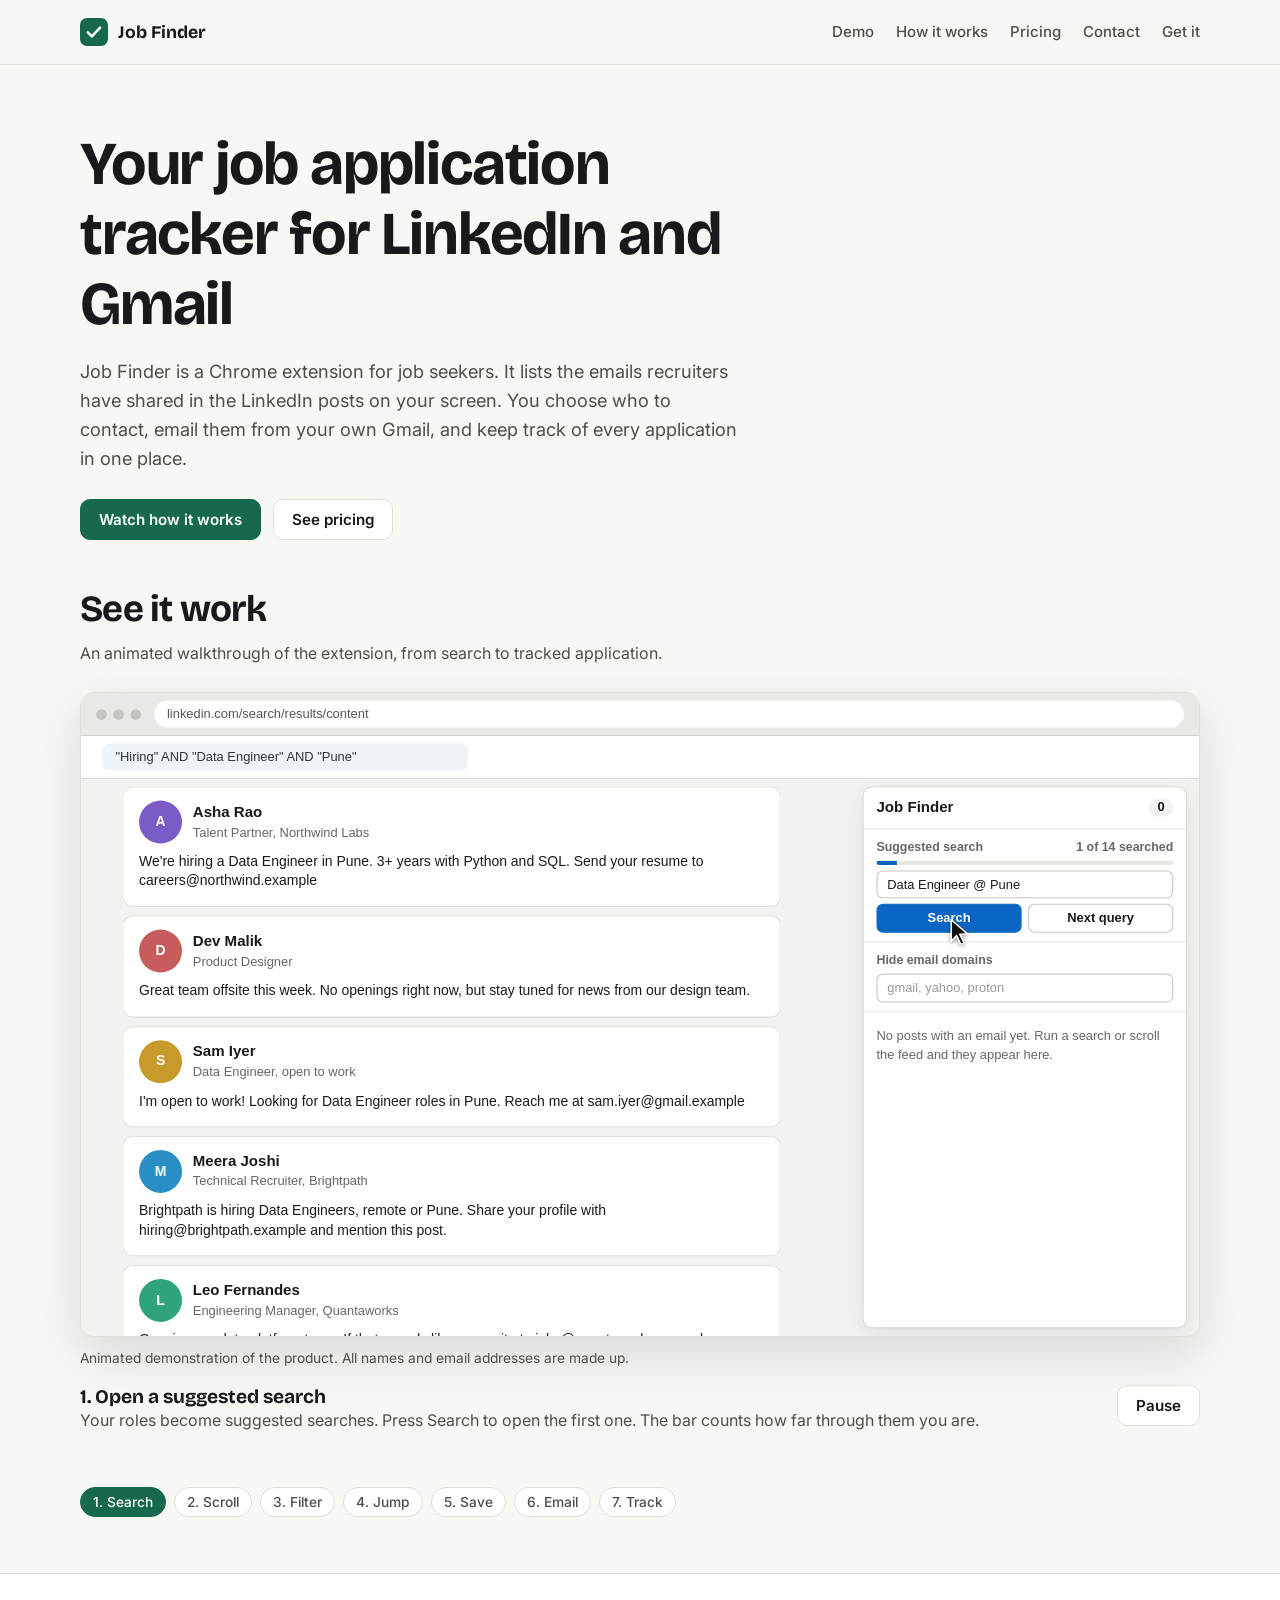
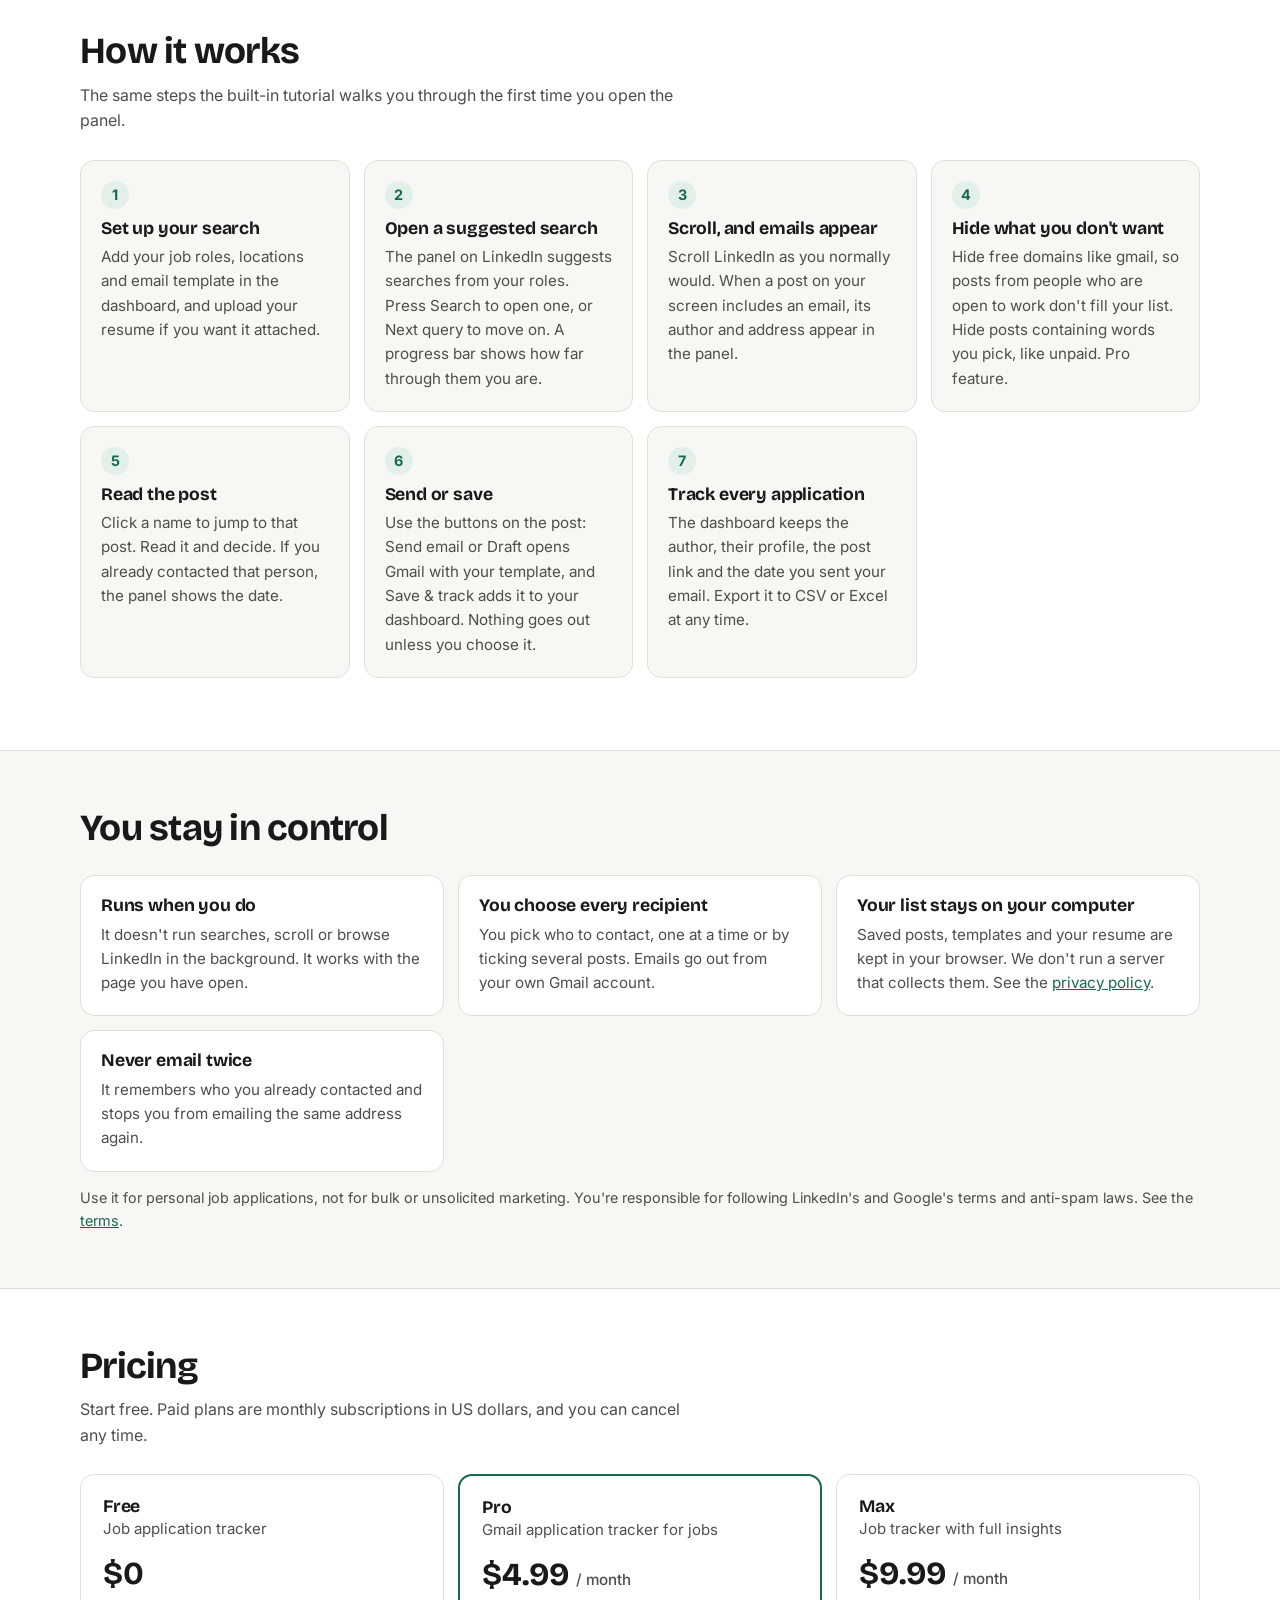
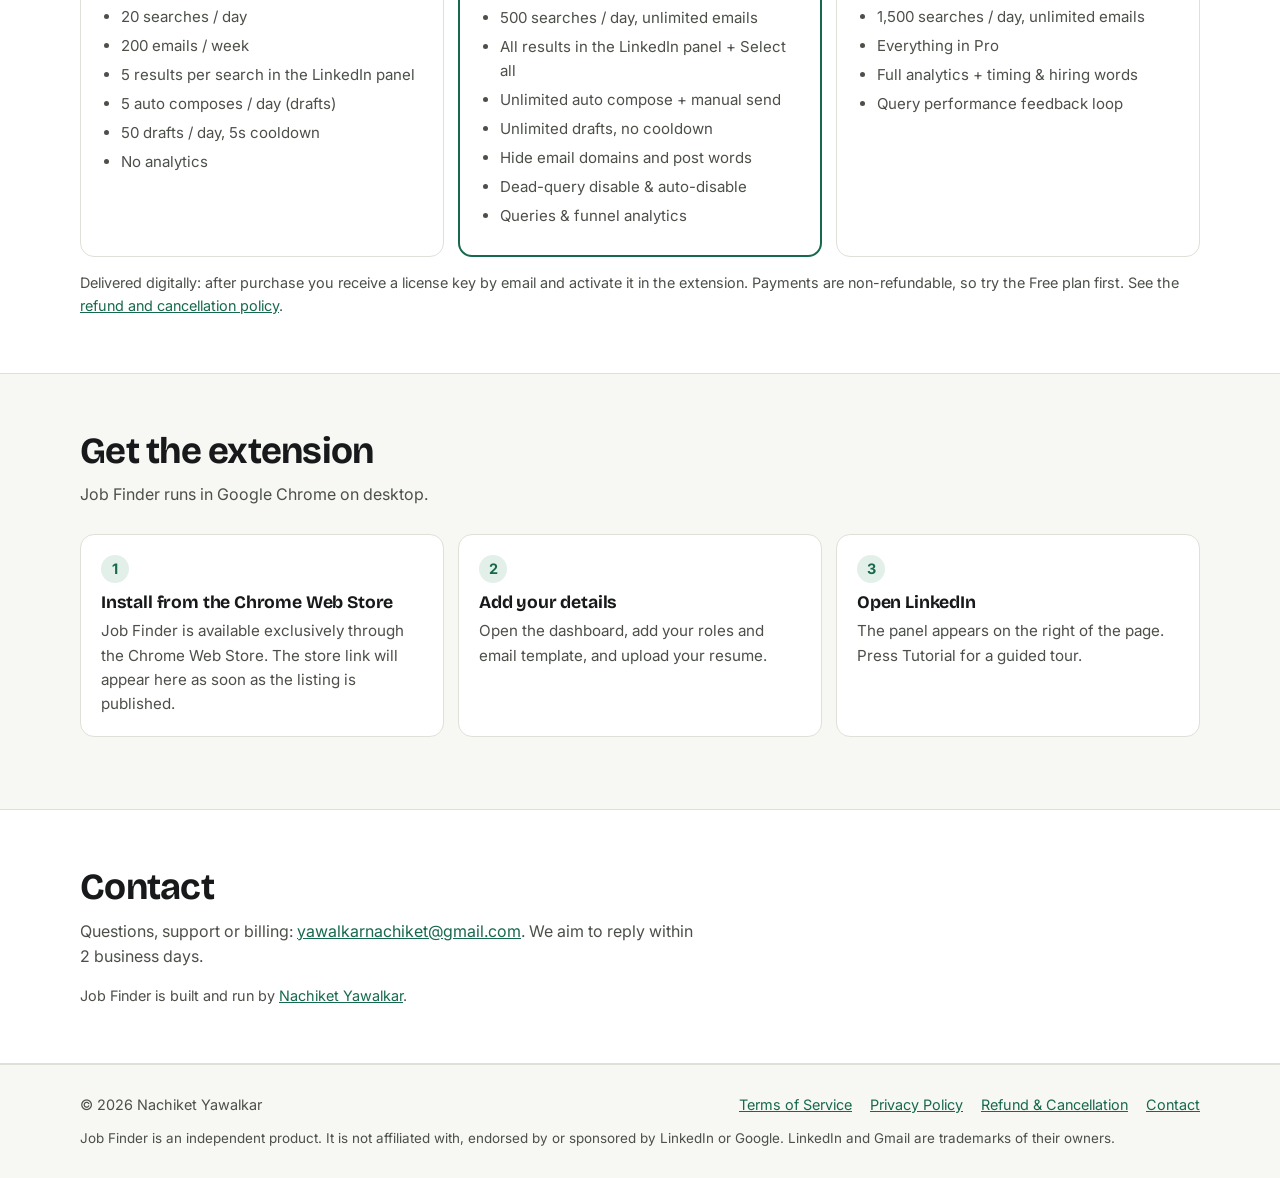
==== job-finder/index.html @ 334d74b7 "Add Job Finder product page with demo, pricing and policies" ====
<!doctype html>
<html lang="en">
<head>
  <meta charset="utf-8">
  <meta name="viewport" content="width=device-width, initial-scale=1">
  <title>Job Finder | Job application tracker for LinkedIn and Gmail</title>
  <meta name="description" content="Job Finder is a Chrome extension and job application tracker. See the emails recruiters share in LinkedIn posts, choose who to contact, email them from your own Gmail, and track every application.">
  <link rel="preconnect" href="https://fonts.googleapis.com">
  <link rel="preconnect" href="https://fonts.gstatic.com" crossorigin>
  <link href="https://fonts.googleapis.com/css2?family=Bricolage+Grotesque:opsz,wght@12..96,600;12..96,700&family=Inter:wght@400;500;600&display=swap" rel="stylesheet">
  <link rel="stylesheet" href="product.css">
</head>
<body>
<a class="skip" href="#main">Skip to content</a>
<header class="top">
  <div class="wrap">
    <a class="brand" href="./">
      <svg viewBox="0 0 32 32" aria-hidden="true"><rect width="32" height="32" rx="8" fill="#17694e"/><path d="M9 16.5l4.5 4.5L23 11" fill="none" stroke="#fff" stroke-width="3" stroke-linecap="round" stroke-linejoin="round"/></svg>
      Job Finder
    </a>
    <nav aria-label="Main">
      <a href="#demo">Demo</a>
      <a href="#how">How it works</a>
      <a href="#pricing">Pricing</a>
      <a href="#contact">Contact</a>
      <a class="keep" href="#get">Get it</a>
    </nav>
  </div>
</header>

<main id="main">
  <div class="hero wrap">
    <h1>Your job application tracker for LinkedIn and Gmail</h1>
    <p class="lead">Job Finder is a Chrome extension for job seekers. It lists the emails recruiters have shared in the LinkedIn posts on your screen. You choose who to contact, email them from your own Gmail, and keep track of every application in one place.</p>
    <div class="cta">
      <a class="btn btn-primary" href="#demo">Watch how it works</a>
      <a class="btn" href="#pricing">See pricing</a>
    </div>
  </div>

  <section id="demo" style="padding-top:20px">
    <div class="wrap">
      <h2>See it work</h2>
      <p class="intro">An animated walkthrough of the extension, from search to tracked application.</p>
      <div class="demo-frame" id="demoFrame">
        <div class="stage" id="stage" role="img" aria-label="Animated demonstration of the Job Finder panel beside a LinkedIn page, Gmail compose and the dashboard. The caption below describes each step.">
          <div class="s-bar"><div class="s-dots"><i></i><i></i><i></i></div><div class="s-addr" id="sAddr"></div></div>

          <div class="s-view" id="vLinked">
            <div class="s-nav"><div class="s-search" id="sSearch">Search</div></div>
            <div class="s-feedbox"><div class="s-feed" id="sFeed"></div></div>
            <aside class="s-panel" id="sPanel" style="top:48px">
              <div class="s-phead"><span class="t">Job Finder</span><span class="s-count" id="sCount">0</span></div>
              <div class="s-sec">
                <div class="s-lbl"><span>Suggested search</span><span id="sQ">0 of 14 searched</span></div>
                <div class="s-bar-p"><i id="sQBar"></i></div>
                <div class="s-in">Data Engineer @ Pune</div>
                <div class="s-row"><div class="s-btn pri" id="sSearchBtn">Search</div><div class="s-btn">Next query</div></div>
              </div>
              <div class="s-sec">
                <div class="s-lbl">Hide email domains</div>
                <div class="s-in ph" id="sDomains">gmail, yahoo, proton</div>
              </div>
              <div class="s-list" id="sList"></div>
            </aside>
            <div class="s-gm" id="sGm">
              <div class="s-gm-h">New Message</div>
              <div class="s-gm-f"><em>To</em><span id="gmTo"></span></div>
              <div class="s-gm-f"><em>Subject</em><span id="gmSub"></span></div>
              <div class="s-gm-b" id="gmBody"></div>
              <div class="s-gm-a" id="gmAtt"></div>
              <div class="s-gm-s" id="gmSend">Send</div>
            </div>
          </div>

          <div class="s-view" id="vDash" hidden>
            <div class="s-dash">
              <div class="s-side"><b>Job Finder</b><small>Job application tracker</small><div class="on">Results</div><div>Analytics</div><div>Setup</div></div>
              <div class="s-main">
                <h4>Results</h4><p>Every job post you saved, and who you've contacted.</p>
                <table class="s-table">
                  <thead><tr><th>Email</th><th>Post</th><th>Author</th><th>Saved</th><th>Sent on</th><th>Status</th></tr></thead>
                  <tbody id="sRows"></tbody>
                </table>
              </div>
            </div>
          </div>

          <svg class="s-cur" id="sCur" viewBox="0 0 20 24" aria-hidden="true"><path d="M2 1l15 13-7 .6 4 8-3 1.4-4-8.2L2 21z" fill="#111" stroke="#fff" stroke-width="1.4"/></svg>
        </div>
      </div>
      <p class="demo-note">Animated demonstration of the product. All names and email addresses are made up.</p>
      <div class="demo-controls">
        <div class="demo-caption" aria-live="polite"><b id="capT"></b><span id="capB"></span></div>
        <button class="btn" id="demoToggle" type="button">Pause</button>
        <ol class="demo-steps" id="demoSteps" aria-label="Demo steps"></ol>
      </div>
    </div>
  </section>

  <section id="how" class="alt">
    <div class="wrap">
      <h2>How it works</h2>
      <p class="intro">The same steps the built-in tutorial walks you through the first time you open the panel.</p>
      <ol class="steps">
        <li><h3>Set up your search</h3><p>Add your job roles, locations and email template in the dashboard, and upload your resume if you want it attached.</p></li>
        <li><h3>Open a suggested search</h3><p>The panel on LinkedIn suggests searches from your roles. Press Search to open one, or Next query to move on. A progress bar shows how far through them you are.</p></li>
        <li><h3>Scroll, and emails appear</h3><p>Scroll LinkedIn as you normally would. When a post on your screen includes an email, its author and address appear in the panel.</p></li>
        <li><h3>Hide what you don't want</h3><p>Hide free domains like gmail, so posts from people who are open to work don't fill your list. Hide posts containing words you pick, like unpaid. Pro feature.</p></li>
        <li><h3>Read the post</h3><p>Click a name to jump to that post. Read it and decide. If you already contacted that person, the panel shows the date.</p></li>
        <li><h3>Send or save</h3><p>Use the buttons on the post: Send email or Draft opens Gmail with your template, and Save &amp; track adds it to your dashboard. Nothing goes out unless you choose it.</p></li>
        <li><h3>Track every application</h3><p>The dashboard keeps the author, their profile, the post link and the date you sent your email. Export it to CSV or Excel at any time.</p></li>
      </ol>
    </div>
  </section>

  <section>
    <div class="wrap">
      <h2>You stay in control</h2>
      <div class="grid-2">
        <div class="card"><h3>Runs when you do</h3><p>It doesn't run searches, scroll or browse LinkedIn in the background. It works with the page you have open.</p></div>
        <div class="card"><h3>You choose every recipient</h3><p>You pick who to contact, one at a time or by ticking several posts. Emails go out from your own Gmail account.</p></div>
        <div class="card"><h3>Your list stays on your computer</h3><p>Saved posts, templates and your resume are kept in your browser. We don't run a server that collects them. See the <a href="privacy.html">privacy policy</a>.</p></div>
        <div class="card"><h3>Never email twice</h3><p>It remembers who you already contacted and stops you from emailing the same address again.</p></div>
      </div>
      <p class="fine">Use it for personal job applications, not for bulk or unsolicited marketing. You're responsible for following LinkedIn's and Google's terms and anti-spam laws. See the <a href="terms.html">terms</a>.</p>
    </div>
  </section>

  <section id="pricing" class="alt">
    <div class="wrap">
      <h2>Pricing</h2>
      <p class="intro">Start free. Paid plans are monthly subscriptions in US dollars, and you can cancel any time.</p>
      <div class="plans">
        <div class="plan">
          <h3>Free</h3><p class="d">Job application tracker</p>
          <p class="price">$0</p>
          <ul>
            <li>20 searches / day</li>
            <li>200 emails / week</li>
            <li>5 results per search in the LinkedIn panel</li>
            <li>5 auto composes / day (drafts)</li>
            <li>50 drafts / day, 5s cooldown</li>
            <li>No analytics</li>
          </ul>
        </div>
        <div class="plan pop">
          <h3>Pro</h3><p class="d">Gmail application tracker for jobs</p>
          <p class="price">$4.99 <small>/ month</small></p>
          <ul>
            <li>500 searches / day, unlimited emails</li>
            <li>All results in the LinkedIn panel + Select all</li>
            <li>Unlimited auto compose + manual send</li>
            <li>Unlimited drafts, no cooldown</li>
            <li>Hide email domains and post words</li>
            <li>Dead-query disable &amp; auto-disable</li>
            <li>Queries &amp; funnel analytics</li>
          </ul>
        </div>
        <div class="plan">
          <h3>Max</h3><p class="d">Job tracker with full insights</p>
          <p class="price">$9.99 <small>/ month</small></p>
          <ul>
            <li>1,500 searches / day, unlimited emails</li>
            <li>Everything in Pro</li>
            <li>Full analytics + timing &amp; hiring words</li>
            <li>Query performance feedback loop</li>
          </ul>
        </div>
      </div>
      <p class="fine">Delivered digitally: after purchase you receive a license key by email and activate it in the extension. Payments are non-refundable, so try the Free plan first. See the <a href="refund.html">refund and cancellation policy</a>.</p>
    </div>
  </section>

  <section id="get">
    <div class="wrap">
      <h2>Get the extension</h2>
      <p class="intro">Job Finder runs in Google Chrome on desktop.</p>
      <ol class="steps">
        <li><h3>Install from the Chrome Web Store</h3><p>Job Finder is available exclusively through the Chrome Web Store. The store link will appear here as soon as the listing is published.</p></li>
        <li><h3>Add your details</h3><p>Open the dashboard, add your roles and email template, and upload your resume.</p></li>
        <li><h3>Open LinkedIn</h3><p>The panel appears on the right of the page. Press Tutorial for a guided tour.</p></li>
      </ol>
    </div>
  </section>

  <section id="contact" class="alt">
    <div class="wrap">
      <h2>Contact</h2>
      <p class="intro">Questions, support or billing: <a href="mailto:yawalkarnachiket@gmail.com">yawalkarnachiket@gmail.com</a>. We aim to reply within 2 business days.</p>
      <p class="fine">Job Finder is built and run by <a href="../">Nachiket Yawalkar</a>.</p>
    </div>
  </section>
</main>

<footer>
  <div class="wrap">
    <span>&copy; 2026 Nachiket Yawalkar</span>
    <nav aria-label="Legal">
      <a href="terms.html">Terms of Service</a>
      <a href="privacy.html">Privacy Policy</a>
      <a href="refund.html">Refund &amp; Cancellation</a>
      <a href="index.html#contact">Contact</a>
    </nav>
    <p class="disc">Job Finder is an independent product. It is not affiliated with, endorsed by or sponsored by LinkedIn or Google. LinkedIn and Gmail are trademarks of their owners.</p>
  </div>
</footer>
<script src="demo.js"></script>
</body>
</html>
---- job-finder/product.css ----
:root {
  --bg: #f7f7f4;
  --surface: #ffffff;
  --surface-2: #f0f1ec;
  --line: #dfe1d8;
  --text: #17191a;
  --text-2: #4c5049;
  --brand: #17694e;
  --brand-ink: #ffffff;
  --brand-soft: #e3f0ea;
  --radius: 14px;
  --display: "Bricolage Grotesque", Inter, system-ui, sans-serif;
}
@media (prefers-color-scheme: dark) {
  :root {
    --bg: #101311;
    --surface: #181c19;
    --surface-2: #20251f;
    --line: #30362f;
    --text: #edefe9;
    --text-2: #b1b6ac;
    --brand: #5fd3a5;
    --brand-ink: #06140e;
    --brand-soft: #1b2c24;
  }
}

* { box-sizing: border-box; }
html { scroll-behavior: smooth; scroll-padding-top: 80px; }
body { margin: 0; background: var(--bg); color: var(--text); font: 16px/1.6 Inter, system-ui, -apple-system, "Segoe UI", sans-serif; }
a { color: var(--brand); }
h1, h2, h3 { font-family: var(--display); line-height: 1.15; letter-spacing: -.02em; margin: 0; }
h2 { font-size: clamp(1.7rem, 3.4vw, 2.3rem); }
h3 { font-size: 1.1rem; letter-spacing: -.01em; }
p { margin: 0; }
.wrap { width: min(1120px, 100% - 32px); margin-inline: auto; }
.skip { position: absolute; left: -999px; }
.skip:focus { left: 16px; top: 12px; z-index: 20; background: var(--surface); padding: 8px 12px; border-radius: 8px; }
:focus-visible { outline: 2px solid var(--brand); outline-offset: 2px; }

/* header */
.top { position: sticky; top: 0; z-index: 10; background: color-mix(in srgb, var(--bg) 90%, transparent); backdrop-filter: blur(8px); border-bottom: 1px solid var(--line); }
.top .wrap { display: flex; align-items: center; justify-content: space-between; gap: 16px; height: 64px; }
.brand { display: flex; align-items: center; gap: 10px; font: 700 1.1rem var(--display); color: var(--text); text-decoration: none; }
.brand svg { width: 28px; height: 28px; flex: none; }
.top nav { display: flex; gap: 22px; }
.top nav a { color: var(--text-2); text-decoration: none; font-size: .94rem; font-weight: 500; }
.top nav a:hover { color: var(--text); }
@media (max-width: 640px) { .top nav a:not(.keep) { display: none; } }

.btn { display: inline-block; padding: 10px 18px; border-radius: 10px; border: 1px solid var(--line); background: var(--surface); color: var(--text); font: 600 .95rem Inter, system-ui, sans-serif; text-decoration: none; cursor: pointer; }
.btn:hover { background: var(--surface-2); }
.btn-primary { background: var(--brand); border-color: var(--brand); color: var(--brand-ink); }
.btn-primary:hover { background: color-mix(in srgb, var(--brand) 85%, var(--text)); }

/* hero */
.hero { padding: 64px 0 28px; }
.hero h1 { font-size: clamp(2.2rem, 5.6vw, 3.8rem); max-width: 17ch; }
.hero .lead { margin-top: 18px; max-width: 60ch; font-size: 1.14rem; color: var(--text-2); }
.hero .cta { margin-top: 26px; display: flex; flex-wrap: wrap; gap: 12px; }

section { padding: 56px 0; }
.intro { margin-top: 10px; max-width: 62ch; color: var(--text-2); }

/* demo */
.demo-frame { margin-top: 26px; border: 1px solid var(--line); border-radius: var(--radius); overflow: hidden; background: #f4f2ee; box-shadow: 0 18px 50px rgba(0, 0, 0, .12); }
.demo-note { margin-top: 10px; font-size: .86rem; color: var(--text-2); }
.demo-controls { display: grid; grid-template-columns: 1fr auto; gap: 14px; align-items: start; margin-top: 16px; }
.demo-caption { min-height: 88px; }
.demo-caption b { display: block; font: 700 1.2rem var(--display); }
.demo-caption span { color: var(--text-2); }
.demo-steps { grid-column: 1 / -1; display: flex; flex-wrap: wrap; gap: 8px; list-style: none; margin: 0; padding: 0; }
.demo-steps button { padding: 6px 12px; border: 1px solid var(--line); border-radius: 99px; background: var(--surface); color: var(--text-2); font: 500 .86rem Inter, system-ui, sans-serif; cursor: pointer; }
.demo-steps button[aria-current="step"] { background: var(--brand); border-color: var(--brand); color: var(--brand-ink); }

/* stage: a fixed-size mock of the browser, scaled to fit by demo.js */
.stage { position: relative; width: 1040px; height: 600px; transform-origin: 0 0; overflow: hidden; font: 13px/1.4 -apple-system, "Segoe UI", Roboto, sans-serif; color: rgba(0, 0, 0, .9); background: #f4f2ee; }
.stage * { box-sizing: border-box; }
.s-bar { height: 40px; display: flex; align-items: center; gap: 12px; padding: 0 14px; background: #e8e8e4; border-bottom: 1px solid #d5d5cf; }
.s-dots { display: flex; gap: 6px; }
.s-dots i { width: 10px; height: 10px; border-radius: 50%; background: #c6c6c0; }
.s-addr { flex: 1; padding: 4px 12px; border-radius: 99px; background: #fff; color: #555; font-size: 12px; white-space: nowrap; overflow: hidden; }
.s-view { position: absolute; inset: 40px 0 0; transition: opacity .3s; }
.s-view[hidden] { display: none; }

.s-nav { height: 40px; background: #fff; border-bottom: 1px solid #e0dfdb; display: flex; align-items: center; padding: 0 20px; gap: 10px; color: #666; font-size: 12px; }
.s-search { width: 340px; padding: 4px 12px; background: #eef3f8; border-radius: 6px; white-space: nowrap; overflow: hidden; color: #333; }
.s-feedbox { position: absolute; top: 48px; bottom: 0; left: 40px; width: 610px; overflow: hidden; }
.s-feed { transition: transform .9s cubic-bezier(.3, .8, .3, 1); }
.s-post { position: relative; background: #fff; border-radius: 8px; box-shadow: 0 0 0 1px rgba(0, 0, 0, .08); margin-bottom: 10px; overflow: hidden; }
.s-post-in { padding: 12px 14px 14px; }
.s-actor { display: flex; gap: 10px; align-items: center; margin-bottom: 8px; }
.s-av { width: 40px; height: 40px; border-radius: 50%; color: #fff; display: grid; place-items: center; font-weight: 700; flex: none; }
.s-actor b { display: block; font-size: 14px; }
.s-actor span { color: #666; font-size: 12px; }
.s-post p { font-size: 13px; }
.s-pbar { display: none; align-items: center; gap: 6px; padding: 8px 14px; background: #edf3f8; font-weight: 600; }
.s-post.has-bar .s-pbar { display: flex; }
.s-pbar .m { margin-right: auto; }
.s-pb { padding: 3px 11px; border-radius: 99px; border: 1px solid #0a66c2; color: #0a66c2; font-size: 12px; font-weight: 600; background: transparent; }
.s-pb.main { background: #0a66c2; color: #fff; }
.s-msg { padding: 0 14px 6px; background: #edf3f8; font-size: 12px; color: #444; display: none; }
.s-msg.on { display: block; }
.s-post.glow { box-shadow: 0 0 0 2px #0a66c2, 0 0 18px 4px rgba(10, 102, 194, .45); }

.s-panel { position: absolute; top: 8px; bottom: 10px; right: 12px; width: 300px; background: #fff; border-radius: 8px; box-shadow: 0 0 0 1px rgba(0, 0, 0, .08), 0 6px 20px rgba(0, 0, 0, .08); display: flex; flex-direction: column; overflow: hidden; z-index: 2; }
.s-phead { display: flex; align-items: center; gap: 8px; padding: 9px 12px; border-bottom: 1px solid #e8e6e1; font-weight: 650; font-size: 14px; }
.s-phead .t { flex: 1; }
.s-count { background: #f3f2ef; border-radius: 99px; padding: 0 8px; font-size: 12px; font-weight: 600; }
.s-sec { padding: 8px 12px; border-bottom: 1px solid #e8e6e1; display: flex; flex-direction: column; gap: 5px; }
.s-lbl { font-size: 11.5px; font-weight: 600; color: rgba(0, 0, 0, .6); display: flex; justify-content: space-between; }
.s-bar-p { height: 4px; border-radius: 99px; background: #e8e6e1; overflow: hidden; }
.s-bar-p i { display: block; height: 100%; width: 0; background: #0a66c2; transition: width .4s; }
.s-in { padding: 4px 9px; border: 1px solid #c9c7c2; border-radius: 6px; font-size: 12px; min-height: 26px; white-space: nowrap; overflow: hidden; }
.s-in.ph { color: #999; }
.s-row { display: flex; gap: 6px; }
.s-btn { flex: 1; padding: 4px 8px; text-align: center; border: 1px solid #c9c7c2; border-radius: 6px; font-size: 12px; font-weight: 600; }
.s-btn.pri { background: #0a66c2; border-color: #0a66c2; color: #fff; }
.s-list { flex: 1; overflow: hidden; }
.s-item { display: flex; gap: 8px; padding: 7px 12px; border-bottom: 1px solid #e8e6e1; animation: s-in .35s ease; }
@keyframes s-in { from { opacity: 0; transform: translateY(6px); } }
.s-item input { margin: 3px 0 0; pointer-events: none; }
.s-item b { display: block; font-size: 12.5px; }
.s-item span { display: block; font-size: 11.5px; color: rgba(0, 0, 0, .6); }
.s-item span.sent { color: #057642; font-weight: 600; }
.s-empty { padding: 14px 12px; color: rgba(0, 0, 0, .6); font-size: 12px; }

.s-gm { position: absolute; right: 340px; bottom: 0; width: 400px; background: #fff; border-radius: 8px 8px 0 0; box-shadow: 0 8px 30px rgba(0, 0, 0, .3); transform: translateY(110%); transition: transform .4s; z-index: 3; }
.s-gm.on { transform: none; }
.s-gm-h { padding: 8px 12px; background: #f2f6fc; border-radius: 8px 8px 0 0; font-weight: 600; }
.s-gm-f { padding: 6px 12px; border-bottom: 1px solid #eee; min-height: 30px; }
.s-gm-f em { color: #777; font-style: normal; margin-right: 6px; }
.s-gm-b { padding: 8px 12px; height: 118px; white-space: pre-wrap; }
.s-gm-a { padding: 4px 12px; font-size: 12px; color: #0a66c2; min-height: 24px; }
.s-gm-s { margin: 4px 12px 10px; display: inline-block; padding: 5px 18px; border-radius: 99px; background: #0b57d0; color: #fff; font-weight: 600; }

.s-dash { display: flex; height: 100%; background: #f1f1ec; }
.s-side { width: 180px; padding: 16px 12px; background: #e7e8e2; }
.s-side b { display: block; font-size: 15px; }
.s-side small { color: #555; }
.s-side div { margin-top: 12px; padding: 6px 10px; border-radius: 8px; }
.s-side div.on { background: #cfdccf; font-weight: 600; }
.s-main { flex: 1; padding: 20px 24px; min-width: 0; }
.s-main h4 { margin: 0; font-size: 22px; }
.s-main p { margin: 2px 0 14px; color: #555; }
.s-table { width: 100%; border-collapse: collapse; background: #fff; border-radius: 10px; overflow: hidden; font-size: 12px; }
.s-table th { text-align: left; padding: 8px 10px; color: #555; background: #f7f7f3; font-weight: 600; }
.s-table td { padding: 10px; border-top: 1px solid #ecebe6; }
.s-table a { color: #0a66c2; }
.s-table .new { background: #eef6f1; }

.s-cur { position: absolute; left: 0; top: 0; width: 20px; height: 24px; z-index: 9; transition: transform .7s cubic-bezier(.3, .8, .3, 1); pointer-events: none; filter: drop-shadow(0 1px 2px rgba(0, 0, 0, .4)); }
.s-cur.pressed { scale: .85; }
.instant, .instant * { transition: none !important; animation: none !important; }

/* content blocks */
.steps { display: grid; grid-template-columns: repeat(auto-fit, minmax(250px, 1fr)); gap: 14px; margin-top: 26px; padding: 0; list-style: none; counter-reset: s; }
.steps li, .card { background: var(--surface); border: 1px solid var(--line); border-radius: var(--radius); padding: 20px; }
.steps li { counter-increment: s; }
.steps li::before { content: counter(s); display: grid; place-items: center; width: 28px; height: 28px; border-radius: 50%; background: var(--brand-soft); color: var(--brand); font-weight: 700; font-size: .9rem; margin-bottom: 10px; }
.steps p, .card p { margin-top: 6px; color: var(--text-2); font-size: .95rem; }
.alt { background: var(--surface); border-block: 1px solid var(--line); }
.alt .card, .alt .steps li { background: var(--bg); }
.grid-2 { display: grid; grid-template-columns: repeat(auto-fit, minmax(270px, 1fr)); gap: 14px; margin-top: 26px; }

.plans { display: grid; grid-template-columns: repeat(auto-fit, minmax(270px, 1fr)); gap: 14px; margin-top: 26px; }
.plan { display: flex; flex-direction: column; background: var(--surface); border: 1px solid var(--line); border-radius: var(--radius); padding: 22px; }
.plan.pop { border: 2px solid var(--brand); }
.plan .d { color: var(--text-2); font-size: .94rem; }
.plan .price { margin: 12px 0; font: 700 2rem var(--display); }
.plan .price small { font: 500 .95rem Inter, system-ui, sans-serif; color: var(--text-2); }
.plan ul { margin: 0; padding: 0 0 0 18px; color: var(--text-2); font-size: .94rem; }
.plan li { margin-bottom: 5px; }
.fine { margin-top: 14px; font-size: .9rem; color: var(--text-2); }

/* legal pages */
.legal { padding: 48px 0 64px; }
.legal .wrap { max-width: 760px; }
.legal h1 { font-size: 2.3rem; }
.legal h2 { font-size: 1.3rem; margin-top: 30px; }
.legal p, .legal ul { margin-top: 10px; color: var(--text-2); }

footer { border-top: 1px solid var(--line); padding: 28px 0; font-size: .9rem; color: var(--text-2); }
footer .wrap { display: flex; flex-wrap: wrap; justify-content: space-between; gap: 12px 28px; }
footer nav { display: flex; flex-wrap: wrap; gap: 8px 18px; }
footer .disc { flex-basis: 100%; font-size: .84rem; }
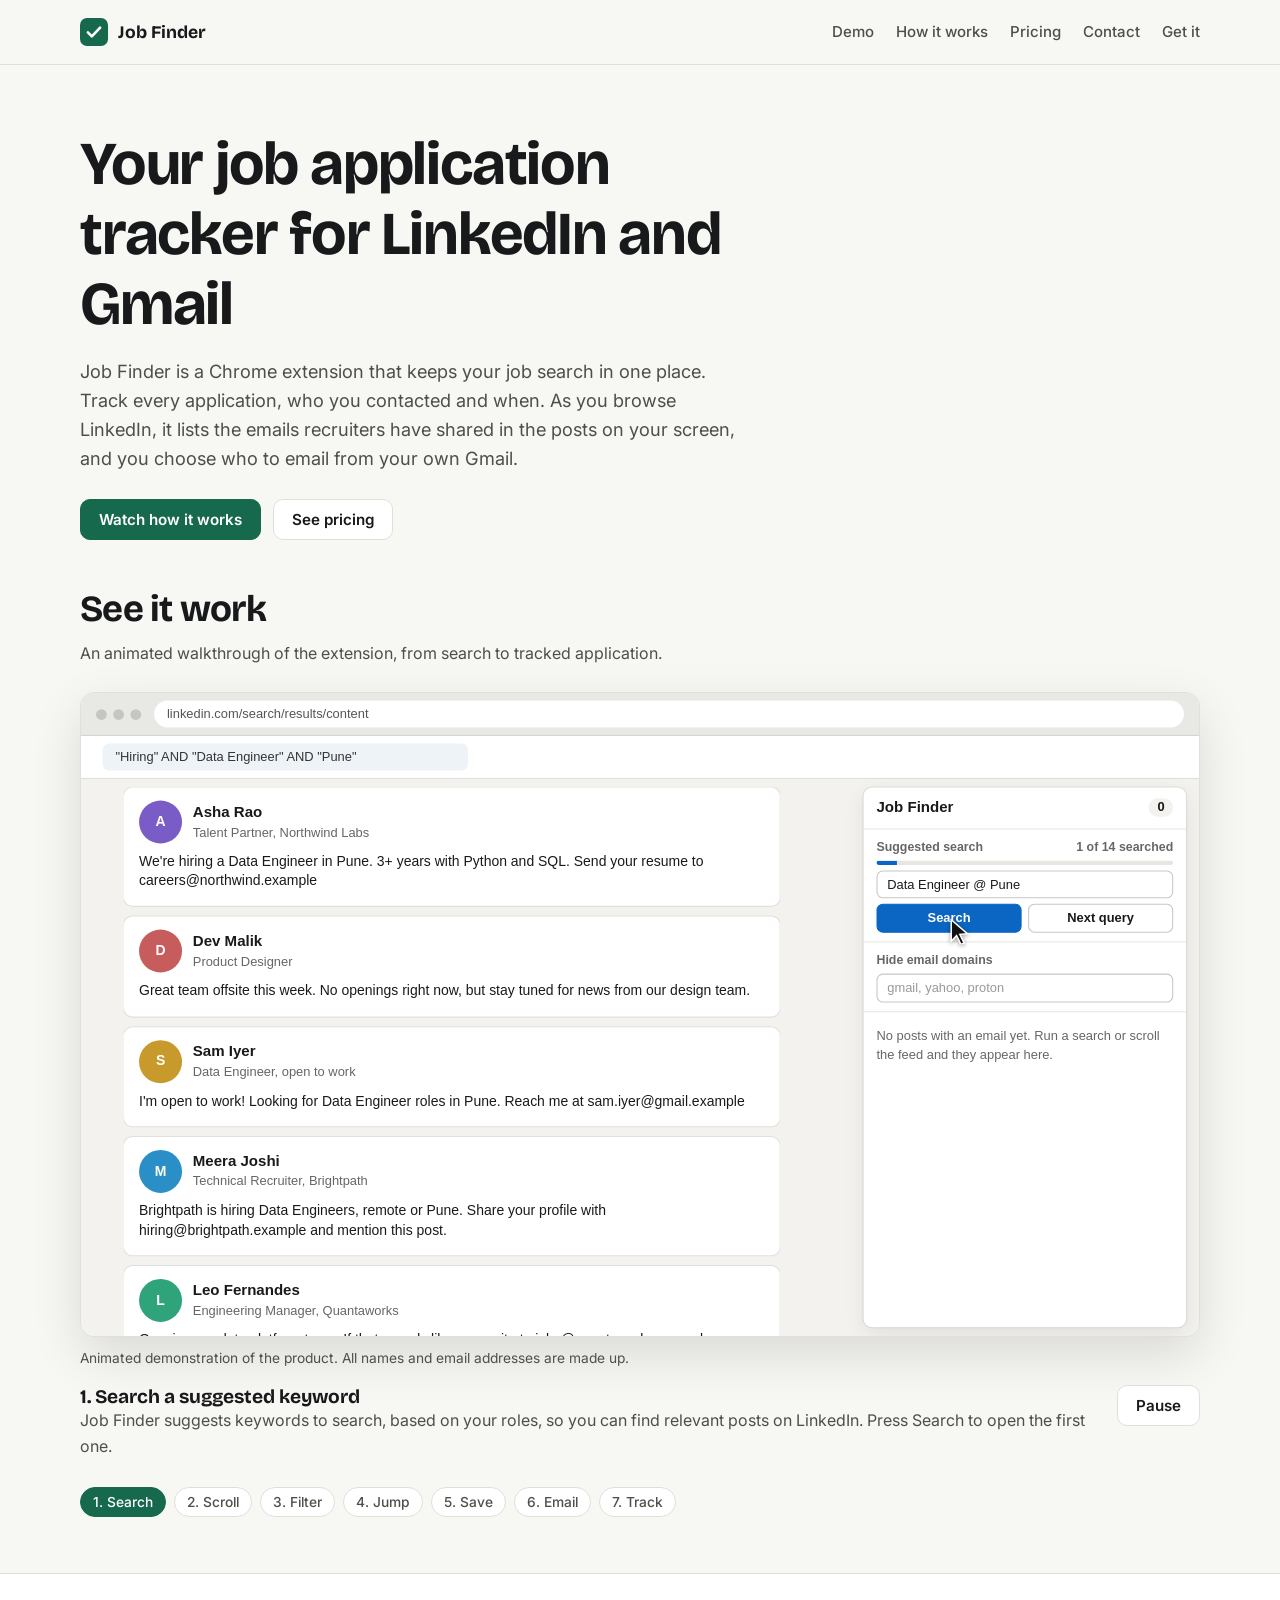
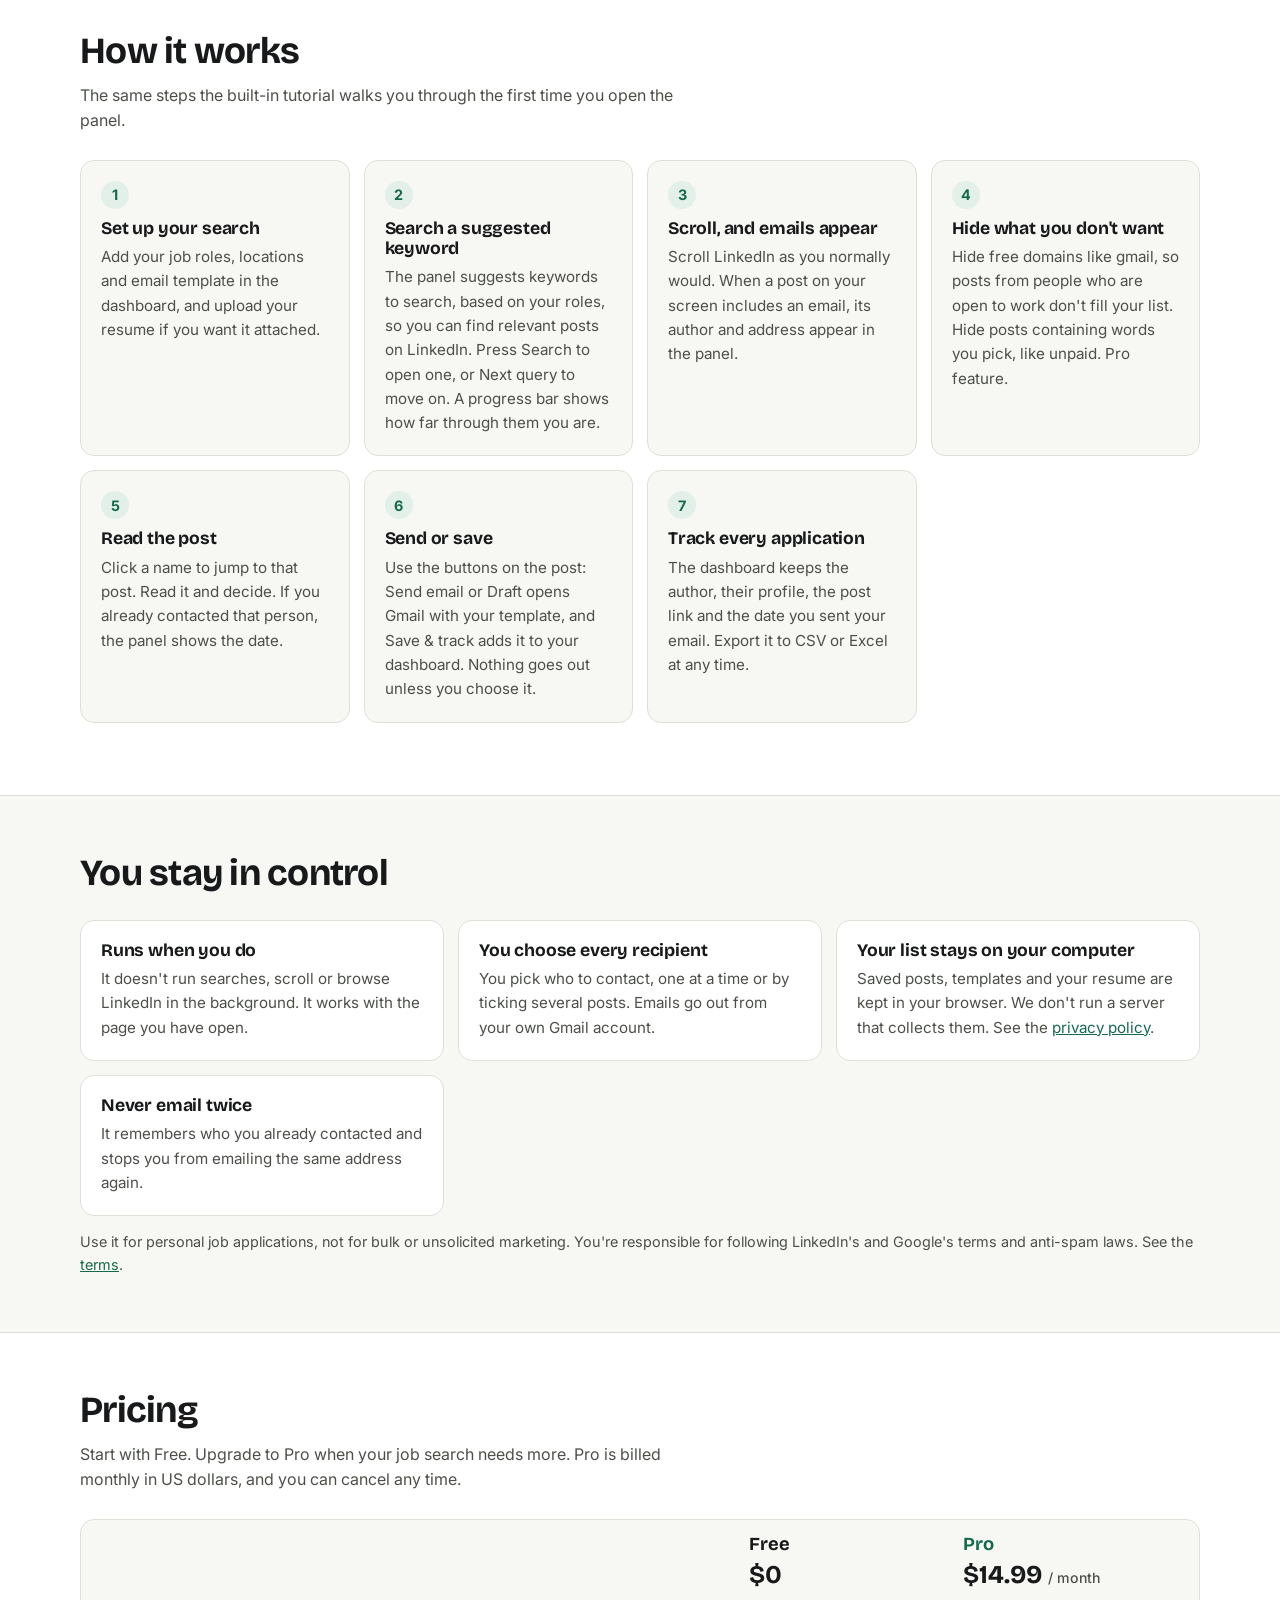
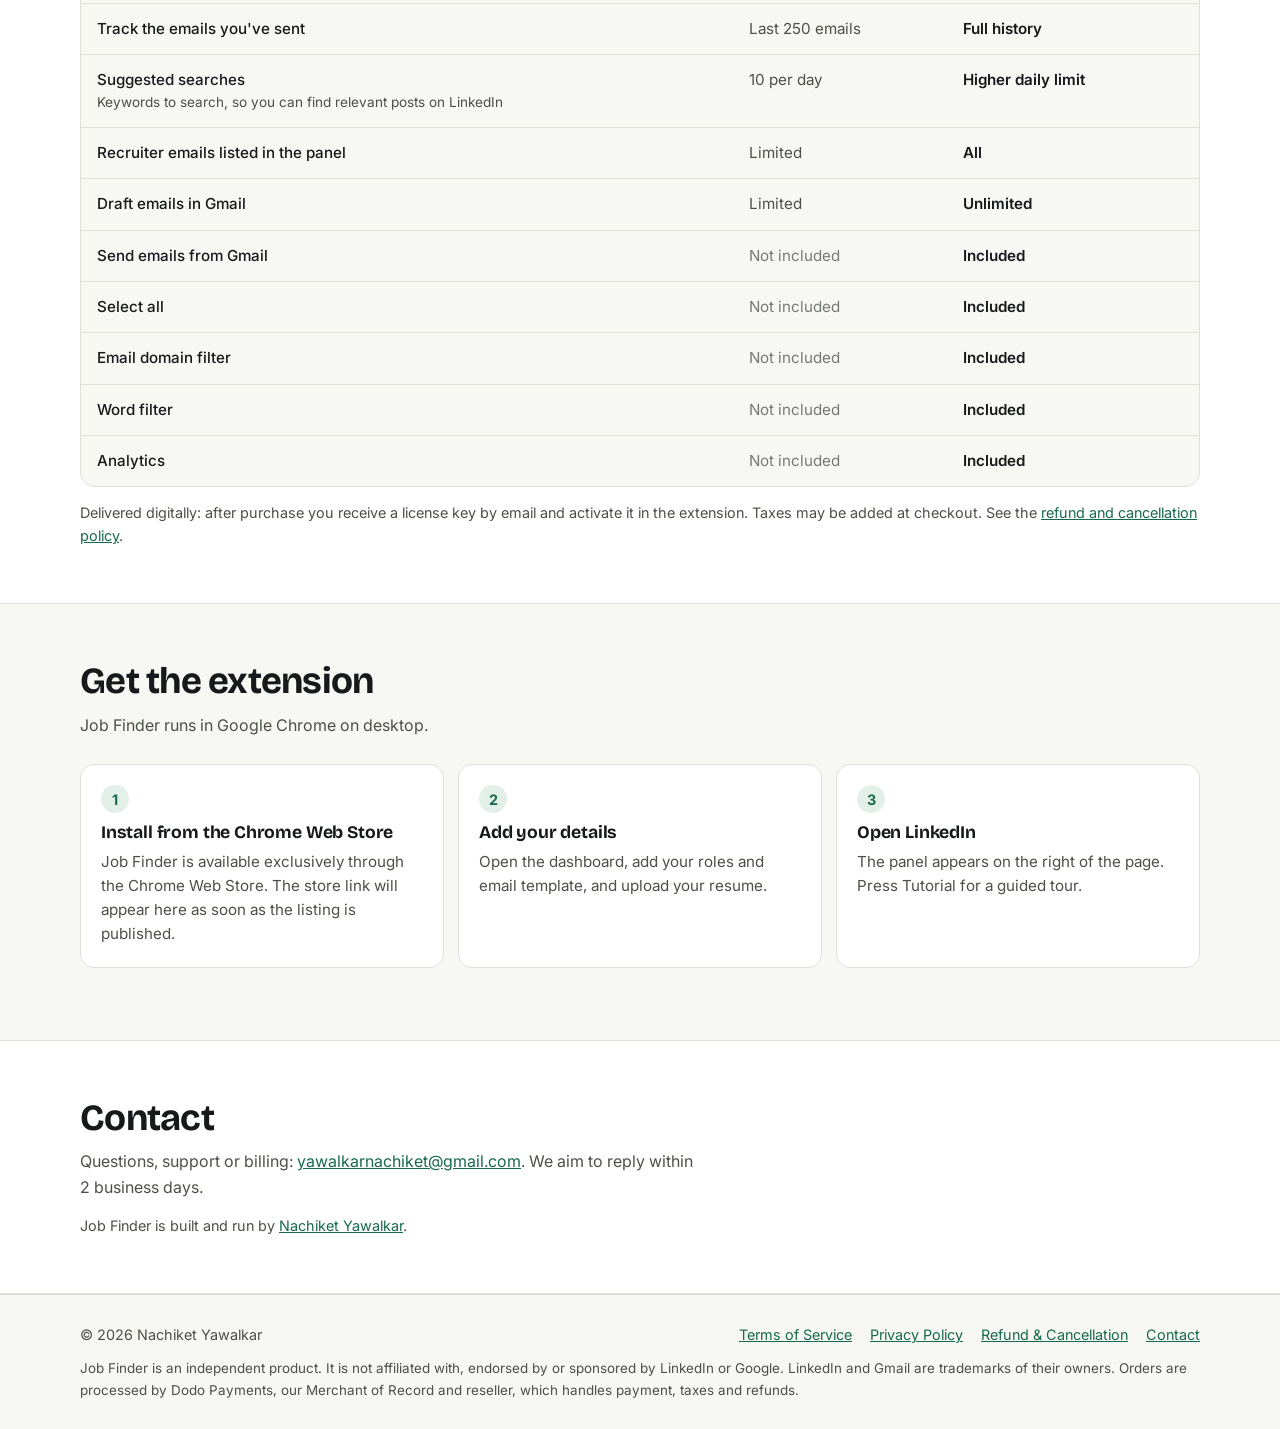
==== commit 71c817d5: "Add Live Projects, update Job Finder plans and policies, refine project copy" ====
--- a/job-finder/index.html
+++ b/job-finder/index.html
@@ -4,7 +4,7 @@
   <meta charset="utf-8">
   <meta name="viewport" content="width=device-width, initial-scale=1">
   <title>Job Finder | Job application tracker for LinkedIn and Gmail</title>
-  <meta name="description" content="Job Finder is a Chrome extension and job application tracker. See the emails recruiters share in LinkedIn posts, choose who to contact, email them from your own Gmail, and track every application.">
+  <meta name="description" content="Job Finder is a job application tracker for Chrome. Track every application and who you contacted, see emails recruiters share in LinkedIn posts, and email the ones you choose from your own Gmail.">
   <link rel="preconnect" href="https://fonts.googleapis.com">
   <link rel="preconnect" href="https://fonts.gstatic.com" crossorigin>
   <link href="https://fonts.googleapis.com/css2?family=Bricolage+Grotesque:opsz,wght@12..96,600;12..96,700&family=Inter:wght@400;500;600&display=swap" rel="stylesheet">
@@ -31,7 +31,7 @@
 <main id="main">
   <div class="hero wrap">
     <h1>Your job application tracker for LinkedIn and Gmail</h1>
-    <p class="lead">Job Finder is a Chrome extension for job seekers. It lists the emails recruiters have shared in the LinkedIn posts on your screen. You choose who to contact, email them from your own Gmail, and keep track of every application in one place.</p>
+    <p class="lead">Job Finder is a Chrome extension that keeps your job search in one place. Track every application, who you contacted and when. As you browse LinkedIn, it lists the emails recruiters have shared in the posts on your screen, and you choose who to email from your own Gmail.</p>
     <div class="cta">
       <a class="btn btn-primary" href="#demo">Watch how it works</a>
       <a class="btn" href="#pricing">See pricing</a>
@@ -104,7 +104,7 @@
       <p class="intro">The same steps the built-in tutorial walks you through the first time you open the panel.</p>
       <ol class="steps">
         <li><h3>Set up your search</h3><p>Add your job roles, locations and email template in the dashboard, and upload your resume if you want it attached.</p></li>
-        <li><h3>Open a suggested search</h3><p>The panel on LinkedIn suggests searches from your roles. Press Search to open one, or Next query to move on. A progress bar shows how far through them you are.</p></li>
+        <li><h3>Search a suggested keyword</h3><p>The panel suggests keywords to search, based on your roles, so you can find relevant posts on LinkedIn. Press Search to open one, or Next query to move on. A progress bar shows how far through them you are.</p></li>
         <li><h3>Scroll, and emails appear</h3><p>Scroll LinkedIn as you normally would. When a post on your screen includes an email, its author and address appear in the panel.</p></li>
         <li><h3>Hide what you don't want</h3><p>Hide free domains like gmail, so posts from people who are open to work don't fill your list. Hide posts containing words you pick, like unpaid. Pro feature.</p></li>
         <li><h3>Read the post</h3><p>Click a name to jump to that post. Read it and decide. If you already contacted that person, the panel shows the date.</p></li>
@@ -130,45 +130,30 @@
   <section id="pricing" class="alt">
     <div class="wrap">
       <h2>Pricing</h2>
-      <p class="intro">Start free. Paid plans are monthly subscriptions in US dollars, and you can cancel any time.</p>
-      <div class="plans">
-        <div class="plan">
-          <h3>Free</h3><p class="d">Job application tracker</p>
-          <p class="price">$0</p>
-          <ul>
-            <li>20 searches / day</li>
-            <li>200 emails / week</li>
-            <li>5 results per search in the LinkedIn panel</li>
-            <li>5 auto composes / day (drafts)</li>
-            <li>50 drafts / day, 5s cooldown</li>
-            <li>No analytics</li>
-          </ul>
-        </div>
-        <div class="plan pop">
-          <h3>Pro</h3><p class="d">Gmail application tracker for jobs</p>
-          <p class="price">$4.99 <small>/ month</small></p>
-          <ul>
-            <li>500 searches / day, unlimited emails</li>
-            <li>All results in the LinkedIn panel + Select all</li>
-            <li>Unlimited auto compose + manual send</li>
-            <li>Unlimited drafts, no cooldown</li>
-            <li>Hide email domains and post words</li>
-            <li>Dead-query disable &amp; auto-disable</li>
-            <li>Queries &amp; funnel analytics</li>
-          </ul>
-        </div>
-        <div class="plan">
-          <h3>Max</h3><p class="d">Job tracker with full insights</p>
-          <p class="price">$9.99 <small>/ month</small></p>
-          <ul>
-            <li>1,500 searches / day, unlimited emails</li>
-            <li>Everything in Pro</li>
-            <li>Full analytics + timing &amp; hiring words</li>
-            <li>Query performance feedback loop</li>
-          </ul>
-        </div>
+      <p class="intro">Start with Free. Upgrade to Pro when your job search needs more. Pro is billed monthly in US dollars, and you can cancel any time.</p>
+      <div class="compare-wrap">
+        <table class="compare">
+          <thead>
+            <tr>
+              <th scope="col"><span class="vh">Feature</span></th>
+              <th scope="col">Free<span class="p">$0</span></th>
+              <th scope="col" class="pro">Pro<span class="p">$14.99 <small>/ month</small></span></th>
+            </tr>
+          </thead>
+          <tbody>
+            <tr><th scope="row">Track the emails you've sent</th><td>Last 250 emails</td><td class="yes">Full history</td></tr>
+            <tr><th scope="row">Suggested searches<span class="row-note">Keywords to search, so you can find relevant posts on LinkedIn</span></th><td>10 per day</td><td class="yes">Higher daily limit</td></tr>
+            <tr><th scope="row">Recruiter emails listed in the panel</th><td>Limited</td><td class="yes">All</td></tr>
+            <tr><th scope="row">Draft emails in Gmail</th><td>Limited</td><td class="yes">Unlimited</td></tr>
+            <tr><th scope="row">Send emails from Gmail</th><td class="no">Not included</td><td class="yes">Included</td></tr>
+            <tr><th scope="row">Select all</th><td class="no">Not included</td><td class="yes">Included</td></tr>
+            <tr><th scope="row">Email domain filter</th><td class="no">Not included</td><td class="yes">Included</td></tr>
+            <tr><th scope="row">Word filter</th><td class="no">Not included</td><td class="yes">Included</td></tr>
+            <tr><th scope="row">Analytics</th><td class="no">Not included</td><td class="yes">Included</td></tr>
+          </tbody>
+        </table>
       </div>
-      <p class="fine">Delivered digitally: after purchase you receive a license key by email and activate it in the extension. Payments are non-refundable, so try the Free plan first. See the <a href="refund.html">refund and cancellation policy</a>.</p>
+      <p class="fine">Delivered digitally: after purchase you receive a license key by email and activate it in the extension. Taxes may be added at checkout. See the <a href="refund.html">refund and cancellation policy</a>.</p>
     </div>
   </section>
 
@@ -202,7 +187,7 @@
       <a href="refund.html">Refund &amp; Cancellation</a>
       <a href="index.html#contact">Contact</a>
     </nav>
-    <p class="disc">Job Finder is an independent product. It is not affiliated with, endorsed by or sponsored by LinkedIn or Google. LinkedIn and Gmail are trademarks of their owners.</p>
+    <p class="disc">Job Finder is an independent product. It is not affiliated with, endorsed by or sponsored by LinkedIn or Google. LinkedIn and Gmail are trademarks of their owners. Orders are processed by Dodo Payments, our Merchant of Record and reseller, which handles payment, taxes and refunds.</p>
   </div>
 </footer>
 <script src="demo.js"></script>
--- a/job-finder/product.css
+++ b/job-finder/product.css
@@ -163,14 +163,20 @@
 .alt .card, .alt .steps li { background: var(--bg); }
 .grid-2 { display: grid; grid-template-columns: repeat(auto-fit, minmax(270px, 1fr)); gap: 14px; margin-top: 26px; }
 
-.plans { display: grid; grid-template-columns: repeat(auto-fit, minmax(270px, 1fr)); gap: 14px; margin-top: 26px; }
-.plan { display: flex; flex-direction: column; background: var(--surface); border: 1px solid var(--line); border-radius: var(--radius); padding: 22px; }
-.plan.pop { border: 2px solid var(--brand); }
-.plan .d { color: var(--text-2); font-size: .94rem; }
-.plan .price { margin: 12px 0; font: 700 2rem var(--display); }
-.plan .price small { font: 500 .95rem Inter, system-ui, sans-serif; color: var(--text-2); }
-.plan ul { margin: 0; padding: 0 0 0 18px; color: var(--text-2); font-size: .94rem; }
-.plan li { margin-bottom: 5px; }
+.compare-wrap { margin-top: 26px; border: 1px solid var(--line); border-radius: var(--radius); overflow: hidden; background: var(--bg); }
+.compare { width: 100%; border-collapse: collapse; font-size: .95rem; }
+.compare th, .compare td { padding: 13px 16px; text-align: left; border-top: 1px solid var(--line); vertical-align: top; }
+.compare thead th { border-top: 0; font: 700 1.15rem var(--display); }
+.compare thead th.pro { color: var(--brand); }
+.compare .p { display: block; margin-top: 4px; font-size: 1.6rem; color: var(--text); }
+.compare .p small { font: 500 .88rem Inter, system-ui, sans-serif; color: var(--text-2); }
+.compare tbody th { font-weight: 500; }
+.row-note { display: block; font-size: .85rem; font-weight: 400; color: var(--text-2); }
+.compare td { color: var(--text-2); }
+.compare td.yes { color: var(--text); font-weight: 600; }
+.compare td.no { color: var(--text-2); opacity: .75; }
+.vh { position: absolute; width: 1px; height: 1px; overflow: hidden; clip-path: inset(50%); }
+@media (max-width: 560px) { .compare { font-size: .86rem; } .compare th, .compare td { padding: 10px; } .compare .p { font-size: 1.25rem; } }
 .fine { margin-top: 14px; font-size: .9rem; color: var(--text-2); }
 
 /* legal pages */
